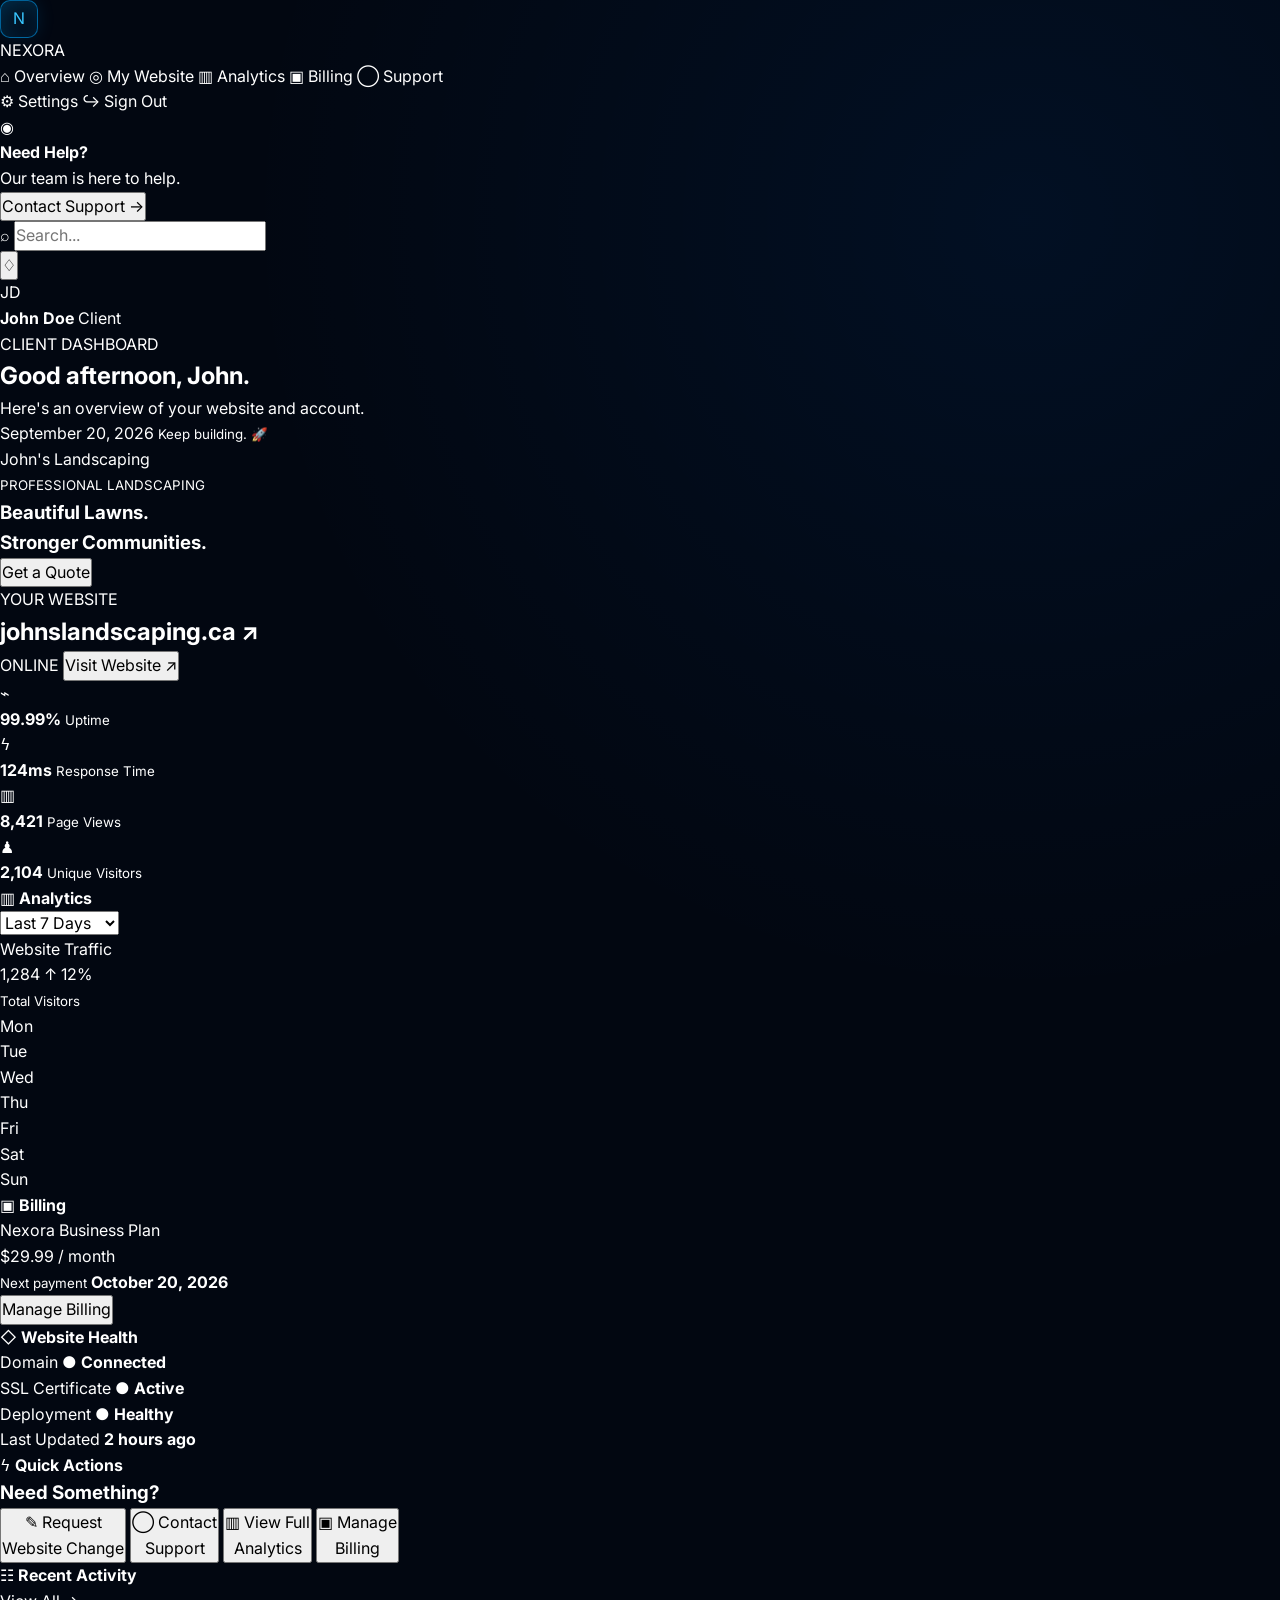
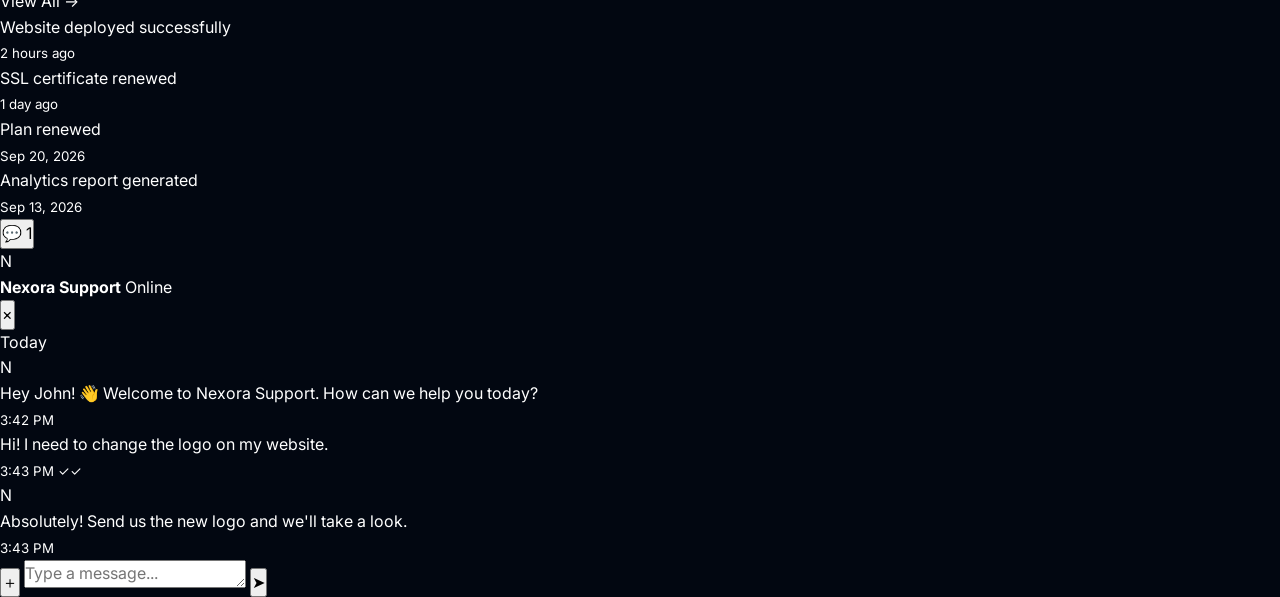
==== dashboard.html @ a2ffface "Create dashboard.html" ====
<!DOCTYPE html>
<html lang="en">
<head>
    <meta charset="UTF-8">
    <meta name="viewport" content="width=device-width, initial-scale=1.0">

    <title>Nexora | Client Dashboard</title>
    <link rel="stylesheet" href="style.css">
</head>

<body class="dashboard-body">

<div class="dashboard-layout">

    <!-- SIDEBAR -->
    <aside class="sidebar">

        <a href="index.html" class="dashboard-logo">
            <span class="logo-icon">N</span>
            <span>NEXORA</span>
        </a>

        <nav class="sidebar-nav">

            <a href="#" class="active">
                <span>⌂</span>
                Overview
            </a>

            <a href="#">
                <span>◎</span>
                My Website
            </a>

            <a href="#">
                <span>▥</span>
                Analytics
            </a>

            <a href="#">
                <span>▣</span>
                Billing
            </a>

            <a href="#" id="supportNav">
                <span>◯</span>
                Support
            </a>

        </nav>


        <div class="sidebar-bottom">

            <a href="#">
                ⚙ Settings
            </a>

            <a href="login.html">
                ↪ Sign Out
            </a>


            <div class="support-mini">

                <div class="support-icon">
                    ◉
                </div>

                <div>
                    <strong>Need Help?</strong>
                    <p>Our team is here to help.</p>
                </div>

                <button id="sidebarChat">
                    Contact Support →
                </button>

            </div>

        </div>

    </aside>


    <!-- MAIN -->
    <main class="dashboard-main">

        <!-- TOPBAR -->
        <header class="dashboard-topbar">

            <div class="dashboard-search">
                <span>⌕</span>

                <input
                    type="text"
                    placeholder="Search..."
                >
            </div>


            <div class="dashboard-account">

                <button class="notification-button">
                    ♢
                    <span></span>
                </button>

                <div class="avatar">
                    JD
                </div>

                <div class="account-name">
                    <strong>John Doe</strong>
                    <span>Client</span>
                </div>

            </div>

        </header>


        <!-- CONTENT -->
        <div class="dashboard-content">


            <!-- WELCOME -->
            <section class="welcome-row">

                <div>
                    <span class="dashboard-eyebrow">
                        CLIENT DASHBOARD
                    </span>

                    <h1>
                        Good afternoon,
                        <span>John.</span>
                    </h1>

                    <p>
                        Here's an overview of your website
                        and account.
                    </p>
                </div>

                <div class="welcome-date">
                    <span>September 20, 2026</span>
                    <small>Keep building. 🚀</small>
                </div>

            </section>


            <!-- WEBSITE -->
            <section class="main-website-card">

                <div class="website-preview">

                    <div class="preview-browser">

                        <div class="preview-nav">
                            John's Landscaping
                        </div>

                        <div class="preview-content">

                            <small>
                                PROFESSIONAL LANDSCAPING
                            </small>

                            <h3>
                                Beautiful Lawns.<br>
                                Stronger Communities.
                            </h3>

                            <button>
                                Get a Quote
                            </button>

                        </div>

                    </div>

                </div>


                <div class="website-information">

                    <div class="website-info-top">

                        <div>

                            <span class="dashboard-eyebrow">
                                YOUR WEBSITE
                            </span>

                            <h2>
                                johnslandscaping.ca ↗
                            </h2>

                        </div>


                        <span class="status-online">
                            <i></i>
                            ONLINE
                        </span>


                        <button class="visit-site">
                            Visit Website ↗
                        </button>

                    </div>


                    <div class="website-metrics">

                        <div>
                            <span class="metric-icon">⌁</span>

                            <section>
                                <strong>99.99%</strong>
                                <small>Uptime</small>
                            </section>
                        </div>


                        <div>
                            <span class="metric-icon">ϟ</span>

                            <section>
                                <strong>124ms</strong>
                                <small>Response Time</small>
                            </section>
                        </div>


                        <div>
                            <span class="metric-icon">▥</span>

                            <section>
                                <strong>8,421</strong>
                                <small>Page Views</small>
                            </section>
                        </div>


                        <div>
                            <span class="metric-icon">♟</span>

                            <section>
                                <strong>2,104</strong>
                                <small>Unique Visitors</small>
                            </section>
                        </div>

                    </div>

                </div>

            </section>


            <!-- GRID -->
            <section class="dashboard-cards">


                <!-- ANALYTICS -->
                <article class="dash-card analytics-panel">

                    <div class="dash-card-title">

                        <div>
                            <span class="card-icon">▥</span>
                            <strong>Analytics</strong>
                        </div>

                        <select>
                            <option>Last 7 Days</option>
                            <option>Last 30 Days</option>
                        </select>

                    </div>


                    <p class="analytics-label">
                        Website Traffic
                    </p>


                    <div class="analytics-total">
                        1,284
                        <span>↑ 12%</span>
                    </div>

                    <small>Total Visitors</small>


                    <div class="analytics-chart">

                        <div>
                            <i style="height: 28%"></i>
                            <span>Mon</span>
                        </div>

                        <div>
                            <i style="height: 50%"></i>
                            <span>Tue</span>
                        </div>

                        <div>
                            <i style="height: 38%"></i>
                            <span>Wed</span>
                        </div>

                        <div>
                            <i style="height: 70%"></i>
                            <span>Thu</span>
                        </div>

                        <div>
                            <i style="height: 60%"></i>
                            <span>Fri</span>
                        </div>

                        <div>
                            <i style="height: 92%"></i>
                            <span>Sat</span>
                        </div>

                        <div>
                            <i style="height: 73%"></i>
                            <span>Sun</span>
                        </div>

                    </div>

                </article>


                <!-- BILLING -->
                <article class="dash-card">

                    <div class="dash-card-title">

                        <div>
                            <span class="card-icon">▣</span>
                            <strong>Billing</strong>
                        </div>

                    </div>


                    <p class="plan-title">
                        Nexora Business Plan
                    </p>

                    <div class="plan-price">
                        $29.99
                        <span>/ month</span>
                    </div>


                    <div class="payment-date">
                        <small>Next payment</small>

                        <strong>
                            October 20, 2026
                        </strong>
                    </div>


                    <button class="dashboard-button">
                        Manage Billing
                    </button>

                </article>


                <!-- WEBSITE HEALTH -->
                <article class="dash-card">

                    <div class="dash-card-title">

                        <div>
                            <span class="card-icon">◇</span>
                            <strong>Website Health</strong>
                        </div>

                    </div>


                    <div class="health-row">
                        <span>Domain</span>
                        <strong class="healthy">
                            ● Connected
                        </strong>
                    </div>

                    <div class="health-row">
                        <span>SSL Certificate</span>
                        <strong class="healthy">
                            ● Active
                        </strong>
                    </div>

                    <div class="health-row">
                        <span>Deployment</span>
                        <strong class="healthy">
                            ● Healthy
                        </strong>
                    </div>

                    <div class="health-row">
                        <span>Last Updated</span>
                        <strong>
                            2 hours ago
                        </strong>
                    </div>

                </article>

            </section>


            <!-- BOTTOM -->
            <section class="dashboard-bottom-grid">


                <!-- QUICK ACTIONS -->
                <article class="dash-card">

                    <div class="dash-card-title">
                        <div>
                            <span class="card-icon">ϟ</span>
                            <strong>Quick Actions</strong>
                        </div>
                    </div>

                    <h3>Need Something?</h3>


                    <div class="quick-action-grid">

                        <button>
                            ✎
                            <span>
                                Request<br>
                                Website Change
                            </span>
                        </button>

                        <button id="quickChat">
                            ◯
                            <span>
                                Contact<br>
                                Support
                            </span>
                        </button>

                        <button>
                            ▥
                            <span>
                                View Full<br>
                                Analytics
                            </span>
                        </button>

                        <button>
                            ▣
                            <span>
                                Manage<br>
                                Billing
                            </span>
                        </button>

                    </div>

                </article>


                <!-- ACTIVITY -->
                <article class="dash-card">

                    <div class="dash-card-title">

                        <div>
                            <span class="card-icon">☷</span>
                            <strong>Recent Activity</strong>
                        </div>

                        <a href="#">
                            View All →
                        </a>

                    </div>


                    <div class="activity-row">
                        <span class="activity-green"></span>
                        <p>Website deployed successfully</p>
                        <small>2 hours ago</small>
                    </div>

                    <div class="activity-row">
                        <span></span>
                        <p>SSL certificate renewed</p>
                        <small>1 day ago</small>
                    </div>

                    <div class="activity-row">
                        <span></span>
                        <p>Plan renewed</p>
                        <small>Sep 20, 2026</small>
                    </div>

                    <div class="activity-row">
                        <span></span>
                        <p>Analytics report generated</p>
                        <small>Sep 13, 2026</small>
                    </div>

                </article>

            </section>


        </div>

    </main>

</div>


<!-- =====================================
     LIVE CHAT
===================================== -->

<button
    class="chat-launcher"
    id="chatLauncher"
    aria-label="Open support chat"
>
    💬

    <span class="chat-notification">
        1
    </span>
</button>


<section
    class="chat-window"
    id="chatWindow"
>

    <!-- CHAT HEADER -->
    <header class="chat-header">

        <div class="chat-agent">

            <div class="chat-agent-logo">
                N
            </div>

            <div>
                <strong>Nexora Support</strong>

                <span>
                    <i></i>
                    Online
                </span>
            </div>

        </div>


        <button id="closeChat">
            ×
        </button>

    </header>


    <!-- CHAT MESSAGES -->
    <div
        class="chat-messages"
        id="chatMessages"
    >

        <div class="chat-day">
            Today
        </div>


        <div class="message support-message">

            <div class="message-avatar">
                N
            </div>

            <div>

                <div class="message-bubble">
                    Hey John! 👋
                    Welcome to Nexora Support.
                    How can we help you today?
                </div>

                <small>3:42 PM</small>

            </div>

        </div>


        <div class="message client-message">

            <div>

                <div class="message-bubble">
                    Hi! I need to change the
                    logo on my website.
                </div>

                <small>3:43 PM ✓✓</small>

            </div>

        </div>


        <div class="message support-message">

            <div class="message-avatar">
                N
            </div>

            <div>

                <div class="message-bubble">
                    Absolutely! Send us the new
                    logo and we'll take a look.
                </div>

                <small>3:43 PM</small>

            </div>

        </div>

    </div>


    <!-- CHAT INPUT -->
    <div class="chat-input-area">

        <button
            class="attachment-button"
            title="Attach file"
        >
            ＋
        </button>


        <textarea
            id="chatInput"
            placeholder="Type a message..."
            rows="1"
        ></textarea>


        <button
            id="sendMessage"
            class="send-message"
        >
            ➤
        </button>

    </div>

</section>


<script src="dashboard.js"></script>

</body>
</html>
---- style.css ----
/* =========================================
   NEXORA - MAIN STYLES
========================================= */

@import url('https://fonts.googleapis.com/css2?family=Inter:wght@400;500;600;700;800&display=swap');

:root {
    --bg: #020711;
    --bg-light: #07101f;
    --card: rgba(8, 19, 36, 0.78);
    --card-hover: rgba(10, 28, 52, 0.95);

    --blue: #00a8ff;
    --blue-light: #38c7ff;
    --blue-dark: #006eff;

    --text: #ffffff;
    --muted: #91a3b8;

    --border: rgba(72, 161, 255, 0.15);

    --glow: 0 0 30px rgba(0, 168, 255, 0.22);

    --radius: 18px;

    --max-width: 1200px;
}


/* =========================================
   RESET
========================================= */

* {
    margin: 0;
    padding: 0;
    box-sizing: border-box;
}

html {
    scroll-behavior: smooth;
    scroll-padding-top: 90px;
}

body {
    font-family: "Inter", sans-serif;
    background:
        radial-gradient(
            circle at 80% 10%,
            rgba(0, 120, 255, 0.08),
            transparent 35%
        ),
        var(--bg);

    color: var(--text);

    line-height: 1.6;

    overflow-x: hidden;
}

a {
    color: inherit;
    text-decoration: none;
}

button,
input,
textarea,
select {
    font: inherit;
}

button {
    cursor: pointer;
}

.container {
    width: min(90%, var(--max-width));
    margin: auto;
}


/* =========================================
   NAVIGATION
========================================= */

.navbar {
    position: fixed;

    top: 0;
    left: 0;

    width: 100%;

    z-index: 1000;

    border-bottom: 1px solid transparent;

    transition: 0.3s ease;
}

.navbar.scrolled {
    background: rgba(2, 7, 17, 0.85);

    backdrop-filter: blur(18px);
    -webkit-backdrop-filter: blur(18px);

    border-color: var(--border);
}

.nav-container {
    min-height: 80px;

    display: flex;
    align-items: center;
    justify-content: space-between;

    gap: 30px;
}


/* LOGO */

.logo {
    display: flex;
    align-items: center;

    gap: 10px;

    font-size: 20px;
    font-weight: 800;

    letter-spacing: 2px;
}

.logo-icon {
    width: 38px;
    height: 38px;

    display: grid;
    place-items: center;

    border: 1px solid rgba(0, 168, 255, 0.55);

    border-radius: 10px;

    color: var(--blue-light);

    background:
        linear-gradient(
            145deg,
            rgba(0, 168, 255, 0.16),
            rgba(0, 110, 255, 0.03)
        );

    box-shadow:
        inset 0 0 15px rgba(0, 168, 255, 0.1),
        0 0 18px rgba(0, 168, 255, 0.12);
}


/* NAV LINKS */

.nav-links {
    display: flex;
    align-items: center;

    gap: 32px;
}

.nav-links a {
    color: var(--muted);

    font-size: 14px;
    font-weight: 500;

    transition: 0.2s;
}

.nav-links a:hover {
    color: var(--blue-light);
}


/* NAV BUTTON */

.nav-button {
    padding: 11px 19px;

    border-radius: 10px;

    background:
        linear-gradient(
            135deg,
            var(--blue),
            var(--blue-dark)
        );

    font-size: 13px;
    font-weight: 700;

    box-shadow:
        0 8px 25px rgba(0, 126, 255, 0.22);

    transition: 0.25s;
}

.nav-button:hover {
    transform: translateY(-2px);

    box-shadow:
        0 12px 35px rgba(0, 168, 255, 0.35);
}

.menu-button {
    display: none;

    background: transparent;

    border: none;

    color: white;

    font-size: 27px;
}


/* =========================================
   HERO
========================================= */

.hero {
    position: relative;

    min-height: 100vh;

    display: flex;
    align-items: center;

    padding: 140px 0 90px;

    overflow: hidden;
}

.hero::before {
    content: "";

    position: absolute;

    width: 650px;
    height: 650px;

    top: -200px;
    right: -200px;

    background:
        radial-gradient(
            circle,
            rgba(0, 153, 255, 0.13),
            transparent 68%
        );

    pointer-events: none;
}

.hero-container {
    position: relative;

    z-index: 5;

    display: grid;

    grid-template-columns:
        1.05fr
        0.95fr;

    align-items: center;

    gap: 70px;
}


/* HERO BADGE */

.hero-badge,
.section-label {
    color: var(--blue-light);

    font-size: 12px;
    font-weight: 700;

    letter-spacing: 2px;
}

.hero-badge {
    display: inline-flex;
    align-items: center;

    padding: 8px 13px;

    margin-bottom: 24px;

    border: 1px solid rgba(0, 168, 255, 0.25);

    border-radius: 50px;

    background: rgba(0, 168, 255, 0.06);
}


/* HERO TEXT */

.hero h1 {
    max-width: 720px;

    font-size: clamp(46px, 6vw, 78px);

    line-height: 1.03;

    letter-spacing: -4px;

    margin-bottom: 24px;
}

.hero h1 span,
.section-heading h2 span,
.contact-content h2 span {
    color: var(--blue-light);
}

.hero-content > p {
    max-width: 620px;

    color: var(--muted);

    font-size: 17px;

    margin-bottom: 32px;
}


/* BUTTONS */

.hero-buttons {
    display: flex;

    gap: 14px;

    margin-bottom: 28px;
}

.button {
    display: inline-flex;

    justify-content: center;
    align-items: center;

    gap: 12px;

    padding: 14px 22px;

    border-radius: 10px;

    font-size: 14px;
    font-weight: 700;

    border: 1px solid transparent;

    transition:
        transform 0.25s,
        box-shadow 0.25s,
        background 0.25s;
}

.primary-button {
    color: white;

    background:
        linear-gradient(
            135deg,
            var(--blue),
            var(--blue-dark)
        );

    box-shadow:
        0 10px 30px rgba(0, 126, 255, 0.22);
}

.primary-button:hover {
    transform: translateY(-3px);

    box-shadow:
        0 15px 40px rgba(0, 168, 255, 0.4);
}

.secondary-button {
    color: #dbeeff;

    background: rgba(255, 255, 255, 0.02);

    border-color: rgba(255, 255, 255, 0.12);
}

.secondary-button:hover {
    transform: translateY(-3px);

    border-color: rgba(0, 168, 255, 0.4);

    background: rgba(0, 168, 255, 0.06);
}


/* HERO FEATURES */

.hero-features {
    display: flex;

    flex-wrap: wrap;

    gap: 22px;

    color: #7f91a7;

    font-size: 12px;
}

.hero-features span::first-letter {
    color: var(--blue-light);
}


/* =========================================
   HERO WEBSITE MOCKUP
========================================= */

.hero-preview {
    position: relative;

    perspective: 1000px;
}

.hero-preview::before {
    content: "";

    position: absolute;

    width: 90%;
    height: 90%;

    top: 10%;
    left: 10%;

    background:
        radial-gradient(
            circle,
            rgba(0, 168, 255, 0.2),
            transparent 65%
        );

    filter: blur(40px);

    z-index: -1;
}

.browser-window {
    overflow: hidden;

    border:
        1px solid
        rgba(0, 168, 255, 0.25);

    border-radius: 17px;

    background: #06101d;

    box-shadow:
        0 40px 100px rgba(0, 0, 0, 0.55),
        0 0 50px rgba(0, 135, 255, 0.08);

    transform:
        rotateY(-5deg)
        rotateX(2deg);

    transition: 0.4s;
}

.browser-window:hover {
    transform:
        rotateY(0)
        rotateX(0)
        translateY(-7px);
}

.browser-top {
    height: 48px;

    display: flex;
    align-items: center;

    gap: 15px;

    padding: 0 16px;

    background: #091522;

    border-bottom:
        1px solid
        rgba(255, 255, 255, 0.05);
}

.browser-dots {
    display: flex;
    gap: 6px;
}

.browser-dots span {
    width: 8px;
    height: 8px;

    border-radius: 50%;

    background: #24374b;
}

.browser-address {
    flex: 1;

    max-width: 250px;

    padding: 5px 13px;

    border-radius: 6px;

    background: rgba(255, 255, 255, 0.04);

    color: #60748a;

    font-size: 9px;
}


/* FAKE WEBSITE */

.browser-content {
    min-height: 370px;

    padding: 25px;

    background:
        radial-gradient(
            circle at 70% 20%,
            rgba(0, 140, 255, 0.13),
            transparent 30%
        ),
        #050d17;
}

.demo-nav {
    display: flex;

    justify-content: space-between;
    align-items: center;

    margin-bottom: 55px;
}

.demo-logo {
    width: 70px;
    height: 8px;

    border-radius: 20px;

    background:
        linear-gradient(
            90deg,
            var(--blue),
            #55d9ff
        );
}

.demo-links {
    display: flex;

    gap: 10px;
}

.demo-links span {
    width: 32px;
    height: 4px;

    border-radius: 10px;

    background: #25384b;
}

.demo-hero {
    display: grid;

    grid-template-columns:
        1fr
        0.8fr;

    gap: 25px;

    align-items: center;
}

.demo-text {
    display: flex;

    flex-direction: column;

    gap: 10px;
}

.demo-text span {
    display: block;

    height: 13px;

    border-radius: 20px;

    background:
        linear-gradient(
            90deg,
            #dcefff,
            #547086
        );
}

.demo-text span:nth-child(2) {
    width: 80%;
}

.demo-text span:nth-child(3) {
    width: 50%;

    height: 7px;

    background: #263b4d;
}

.demo-image {
    height: 130px;

    border:
        1px solid
        rgba(0, 168, 255, 0.25);

    border-radius: 13px;

    background:
        radial-gradient(
            circle,
            rgba(0, 168, 255, 0.28),
            transparent 60%
        ),
        #081727;

    box-shadow:
        inset 0 0 30px rgba(0, 168, 255, 0.07);
}

.demo-cards {
    display: grid;

    grid-template-columns:
        repeat(3, 1fr);

    gap: 12px;

    margin-top: 40px;
}

.demo-cards div {
    height: 65px;

    border:
        1px solid
        rgba(255, 255, 255, 0.05);

    border-radius: 9px;

    background:
        rgba(255, 255, 255, 0.025);
}


/* =========================================
   GENERAL SECTIONS
========================================= */

.section {
    position: relative;

    padding: 110px 0;
}

.section-heading {
    max-width: 700px;

    margin-bottom: 55px;
}

.section-heading h2,
.contact-content h2 {
    font-size: clamp(34px, 4vw, 50px);

    line-height: 1.1;

    letter-spacing: -2px;

    margin:
        12px 0
        18px;
}

.section-heading p {
    color: var(--muted);

    max-width: 600px;
}


/* =========================================
   SERVICES
========================================= */

.services {
    border-top:
        1px solid
        rgba(255, 255, 255, 0.04);

    background:
        linear-gradient(
            180deg,
            rgba(7, 16, 31, 0.45),
            transparent
        );
}

.services-grid {
    display: grid;

    grid-template-columns:
        repeat(4, 1fr);

    gap: 18px;
}

.service-card {
    position: relative;

    padding: 28px;

    min-height: 285px;

    border:
        1px solid
        var(--border);

    border-radius:
        var(--radius);

    background:
        linear-gradient(
            145deg,
            rgba(9, 23, 42, 0.85),
            rgba(4, 11, 22, 0.85)
        );

    transition:
        transform 0.3s,
        border 0.3s,
        box-shadow 0.3s;
}

.service-card:hover {
    transform: translateY(-8px);

    border-color:
        rgba(0, 168, 255, 0.45);

    box-shadow:
        0 20px 50px
        rgba(0, 0, 0, 0.25);
}

.service-icon {
    width: 48px;
    height: 48px;

    display: grid;
    place-items: center;

    margin-bottom: 28px;

    border:
        1px solid
        rgba(0, 168, 255, 0.3);

    border-radius: 12px;

    background:
        rgba(0, 168, 255, 0.07);

    color: var(--blue-light);

    font-size: 20px;
}

.service-card h3 {
    margin-bottom: 12px;

    font-size: 18px;
}

.service-card p {
    color: var(--muted);

    font-size: 14px;

    margin-bottom: 22px;
}

.service-card a {
    color: var(--blue-light);

    font-size: 13px;

    font-weight: 600;
}


/* =========================================
   WHY NEXORA
========================================= */

.why-section {
    background:
        radial-gradient(
            circle at 15% 50%,
            rgba(0, 110, 255, 0.07),
            transparent 30%
        );
}

.benefits-grid {
    display: grid;

    grid-template-columns:
        repeat(4, 1fr);

    gap: 35px;
}

.benefit {
    border-top:
        1px solid
        rgba(0, 168, 255, 0.3);

    padding-top: 25px;
}

.benefit strong {
    color: var(--blue);

    font-size: 12px;
}

.benefit h3 {
    margin:
        15px 0
        10px;
}

.benefit p {
    color: var(--muted);

    font-size: 14px;
}


/* =========================================
   PORTFOLIO
========================================= */

.work-section {
    background:
        rgba(4, 10, 20, 0.6);
}

.portfolio-grid {
    display: grid;

    grid-template-columns:
        repeat(3, 1fr);

    gap: 22px;
}

.portfolio-card {
    overflow: hidden;

    border:
        1px solid
        var(--border);

    border-radius:
        var(--radius);

    background:
        var(--card);

    transition:
        transform 0.3s,
        border-color 0.3s;
}

.portfolio-card:hover {
    transform:
        translateY(-7px);

    border-color:
        rgba(0, 168, 255, 0.45);
}

.portfolio-placeholder {
    height: 230px;

    display: grid;
    place-items: center;

    background:
        radial-gradient(
            circle at center,
            rgba(0, 168, 255, 0.2),
            transparent 50%
        ),
        linear-gradient(
            135deg,
            #07101d,
            #091c31
        );

    color:
        rgba(255, 255, 255, 0.35);

    font-size: 11px;

    letter-spacing: 3px;
}

.portfolio-info {
    padding: 20px;
}

.portfolio-info h3 {
    margin-bottom: 4px;
}

.portfolio-info p {
    color: var(--muted);

    font-size: 12px;
}


/* =========================================
   PRICING
========================================= */

.pricing-grid {
    display: grid;

    grid-template-columns:
        repeat(3, 1fr);

    gap: 20px;

    align-items: stretch;
}

.price-card {
    position: relative;

    padding: 35px;

    border:
        1px solid
        var(--border);

    border-radius:
        var(--radius);

    background:
        linear-gradient(
            145deg,
            rgba(8, 20, 37, 0.9),
            rgba(4, 11, 22, 0.9)
        );
}

.price-card.featured {
    border-color:
        rgba(0, 168, 255, 0.55);

    box-shadow:
        0 0 45px
        rgba(0, 140, 255, 0.1);

    transform:
        translateY(-12px);
}

.popular {
    position: absolute;

    top: 0;
    right: 25px;

    padding:
        6px 11px;

    border-radius:
        0 0 7px 7px;

    background:
        linear-gradient(
            135deg,
            var(--blue),
            var(--blue-dark)
        );

    font-size: 9px;

    font-weight: 800;

    letter-spacing: 1px;
}

.price-card h3 {
    font-size: 24px;

    margin-bottom: 12px;
}

.price-description {
    color: var(--muted);

    min-height: 70px;

    font-size: 14px;
}

.price-card ul {
    list-style: none;

    margin:
        25px 0
        30px;

    display: flex;

    flex-direction: column;

    gap: 13px;

    color: #b8c8d8;

    font-size: 13px;
}

.price-card li::first-letter {
    color: var(--blue-light);
}

.price-card .button {
    width: 100%;
}


/* =========================================
   CONTACT
========================================= */

.contact-section {
    border-top:
        1px solid
        rgba(255, 255, 255, 0.04);

    background:
        radial-gradient(
            circle at 80% 50%,
            rgba(0, 135, 255, 0.09),
            transparent 35%
        );
}

.contact-container {
    display: grid;

    grid-template-columns:
        0.8fr
        1.2fr;

    gap: 80px;

    align-items: start;
}

.contact-content {
    position: sticky;

    top: 130px;
}

.contact-content p {
    color: var(--muted);
}

.contact-form {
    padding: 35px;

    border:
        1px solid
        var(--border);

    border-radius:
        var(--radius);

    background:
        rgba(7, 17, 31, 0.8);
}

.form-row {
    display: grid;

    grid-template-columns:
        1fr 1fr;

    gap: 16px;
}

.form-group {
    display: flex;

    flex-direction: column;

    gap: 8px;

    margin-bottom: 17px;
}

.form-group label {
    color: #b8c9da;

    font-size: 12px;

    font-weight: 600;
}

.form-group input,
.form-group textarea,
.form-group select {
    width: 100%;

    padding:
        13px 14px;

    color: white;

    border:
        1px solid
        rgba(255, 255, 255, 0.08);

    border-radius:
        9px;

    outline: none;

    background:
        rgba(255, 255, 255, 0.025);

    transition: 0.2s;
}

.form-group textarea {
    resize: vertical;
}

.form-group select {
    color: #9eb0c3;
}

.form-group select option {
    background: #07111f;

    color: white;
}

.form-group input:focus,
.form-group textarea:focus,
.form-group select:focus {
    border-color:
        rgba(0, 168, 255, 0.6);

    box-shadow:
        0 0 0 3px
        rgba(0, 168, 255, 0.06);
}

.form-group input::placeholder,
.form-group textarea::placeholder {
    color: #53677b;
}

.submit-button {
    width: 100%;

    border: none;
}


/* =========================================
   FOOTER
========================================= */

.footer {
    padding:
        60px 0
        25px;

    border-top:
        1px solid
        rgba(255, 255, 255, 0.05);

    background: #01050c;
}

.footer-container {
    display: flex;

    justify-content: space-between;

    gap: 40px;
}

.footer-brand p {
    margin-top: 15px;

    color: var(--muted);

    font-size: 13px;
}

.footer-links {
    display: flex;

    gap: 25px;

    align-items: center;

    color: var(--muted);

    font-size: 13px;
}

.footer-links a:hover {
    color: var(--blue-light);
}

.footer-bottom {
    margin-top: 45px;

    padding-top: 20px;

    border-top:
        1px solid
        rgba(255, 255, 255, 0.05);

    color: #53667a;

    font-size: 11px;
}


/* =========================================
   SCROLL ANIMATION
========================================= */

.reveal {
    opacity: 0;

    transform:
        translateY(30px);

    transition:
        opacity 0.7s ease,
        transform 0.7s ease;
}

.reveal.active {
    opacity: 1;

    transform:
        translateY(0);
}


/* =========================================
   RESPONSIVE
========================================= */

@media (max-width: 1000px) {

    .hero-container {
        grid-template-columns: 1fr;

        text-align: center;
    }

    .hero-content > p {
        margin-left: auto;
        margin-right: auto;
    }

    .hero-buttons,
    .hero-features {
        justify-content: center;
    }

    .hero-preview {
        max-width: 650px;

        margin: auto;

        width: 100%;
    }

    .browser-window {
        transform: none;
    }

    .services-grid,
    .benefits-grid {
        grid-template-columns:
            repeat(2, 1fr);
    }

    .contact-container {
        grid-template-columns: 1fr;

        gap: 45px;
    }

    .contact-content {
        position: static;
    }

}


@media (max-width: 800px) {

    .nav-links {
        position: absolute;

        top: 80px;
        left: 5%;

        width: 90%;

        display: none;

        flex-direction: column;

        padding: 25px;

        border:
            1px solid
            var(--border);

        border-radius: 14px;

        background:
            rgba(3, 10, 20, 0.97);

        backdrop-filter:
            blur(20px);

        box-shadow:
            0 20px 50px
            rgba(0, 0, 0, 0.4);
    }

    .nav-links.active {
        display: flex;
    }

    .menu-button {
        display: block;
    }

    .nav-button {
        display: none;
    }

    .portfolio-grid,
    .pricing-grid {
        grid-template-columns: 1fr;
    }

    .price-card.featured {
        transform: none;
    }

}


@media (max-width: 600px) {

    .hero {
        min-height: auto;

        padding:
            130px 0
            70px;
    }

    .hero h1 {
        font-size: 46px;

        letter-spacing: -2.5px;
    }

    .hero-buttons {
        flex-direction: column;
    }

    .hero-buttons .button {
        width: 100%;
    }

    .hero-features {
        gap: 12px;

        flex-direction: column;
    }

    .services-grid,
    .benefits-grid {
        grid-template-columns: 1fr;
    }

    .section {
        padding:
            80px 0;
    }

    .form-row {
        grid-template-columns: 1fr;
    }

    .contact-form {
        padding: 22px;
    }

    .footer-container {
        flex-direction: column;
    }

    .footer-links {
        flex-wrap: wrap;
    }

    .browser-content {
        min-height: 280px;

        padding: 18px;
    }

    .demo-nav {
        margin-bottom: 35px;
    }

}
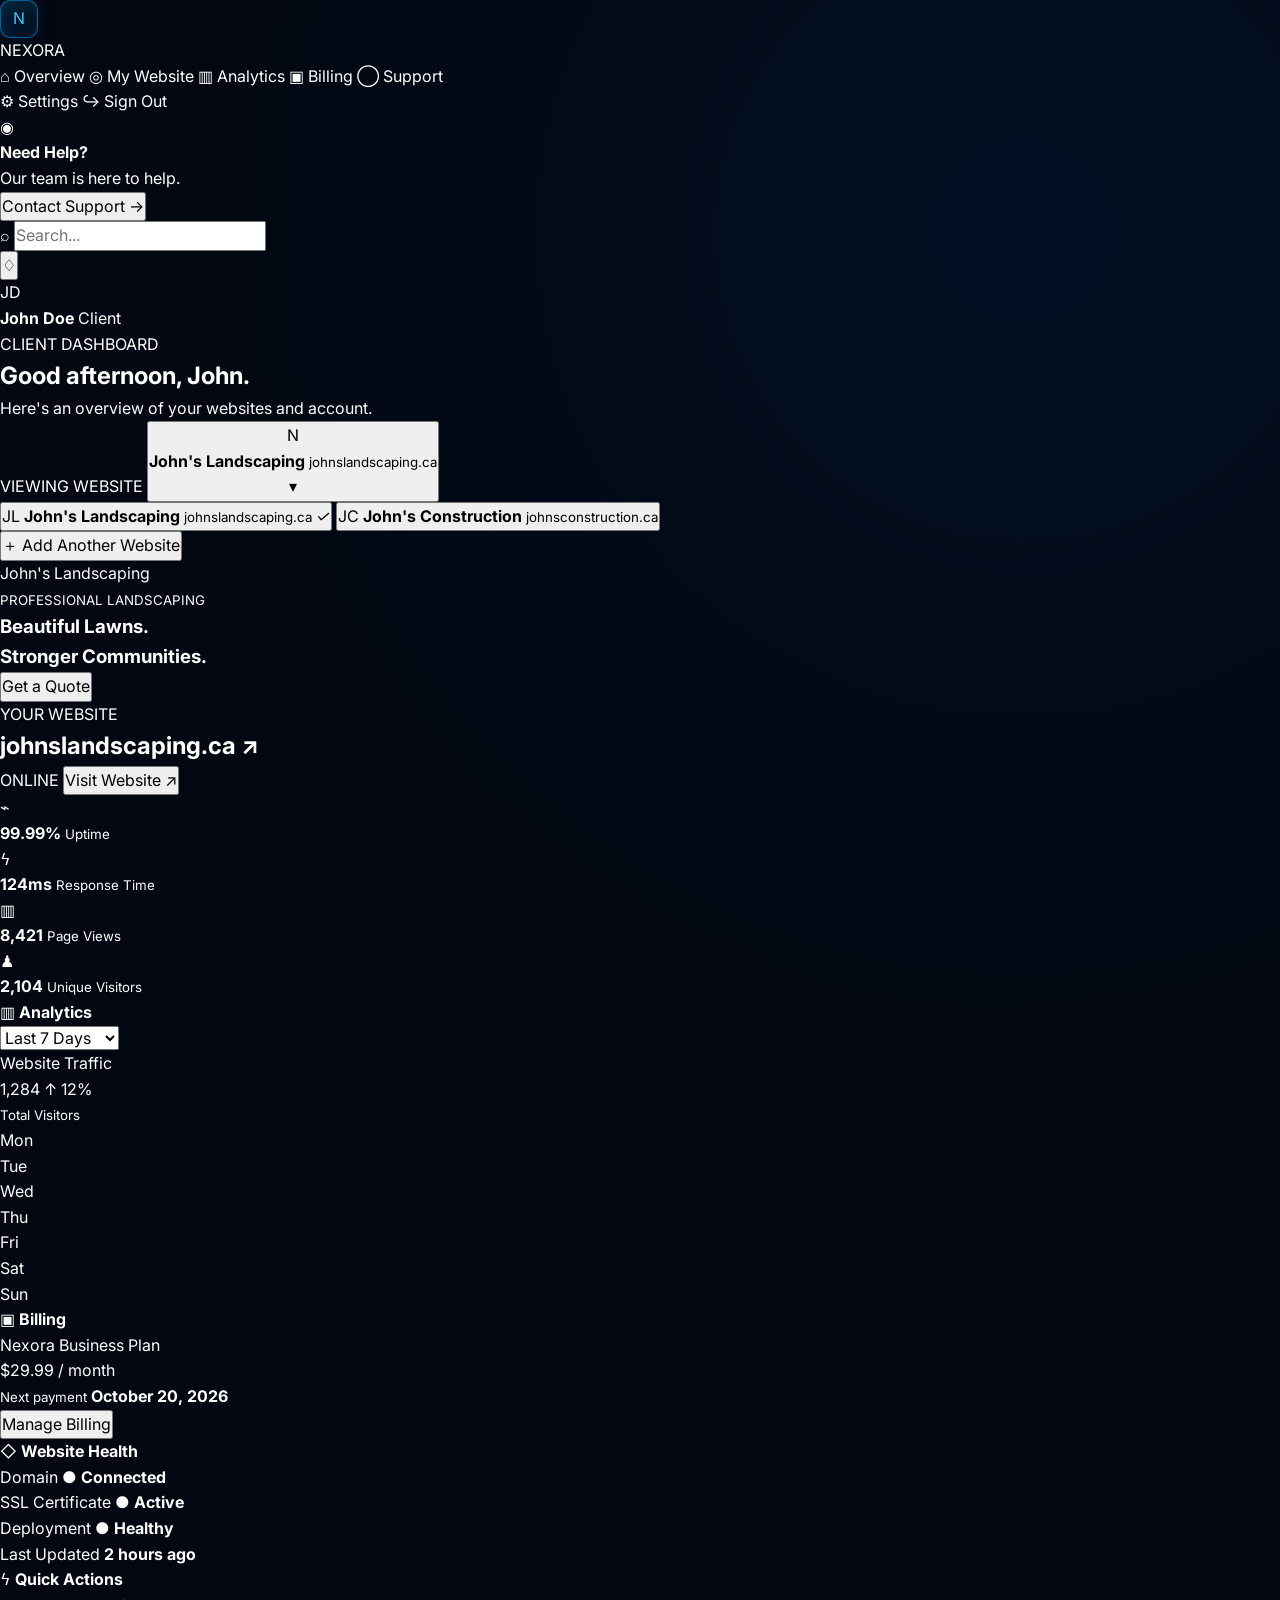
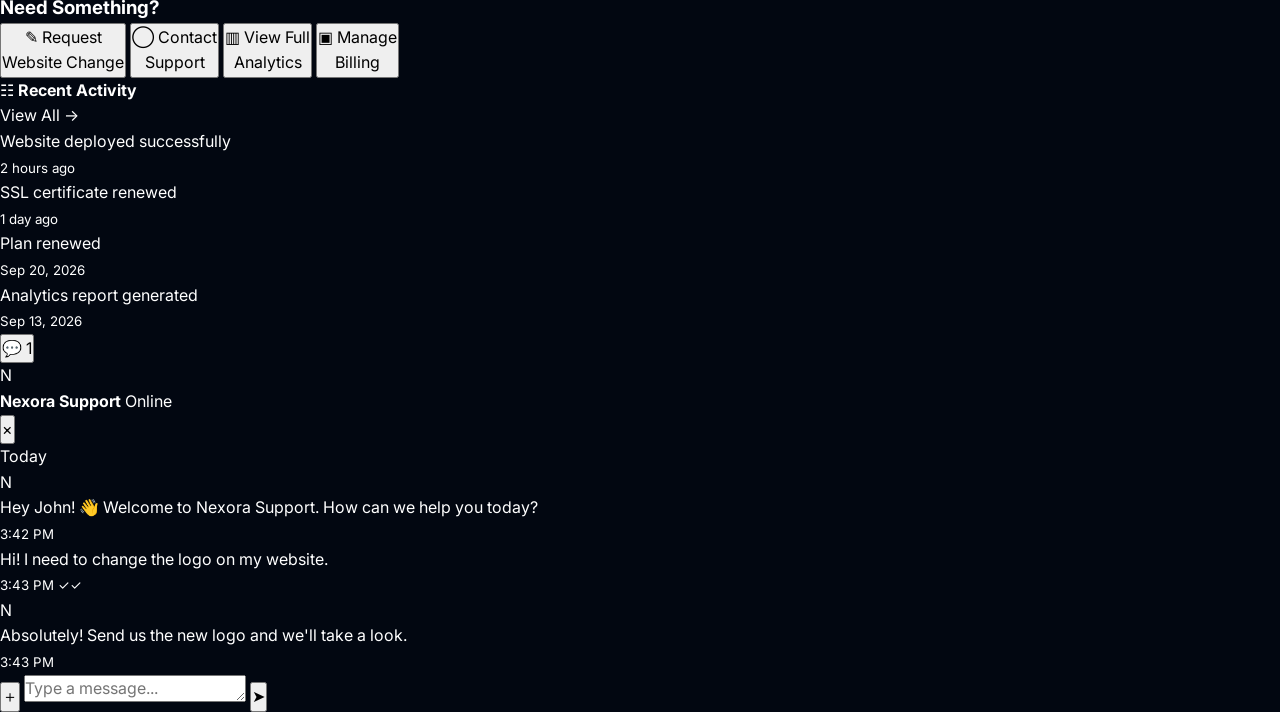
==== commit 88817e5d: "Update dashboard.html" ====
--- a/dashboard.html
+++ b/dashboard.html
@@ -124,33 +124,117 @@
         <div class="dashboard-content">
 
 
-            <!-- WELCOME -->
-            <section class="welcome-row">
-
-                <div>
-                    <span class="dashboard-eyebrow">
-                        CLIENT DASHBOARD
-                    </span>
-
-                    <h1>
-                        Good afternoon,
-                        <span>John.</span>
-                    </h1>
-
-                    <p>
-                        Here's an overview of your website
-                        and account.
-                    </p>
-                </div>
-
-                <div class="welcome-date">
-                    <span>September 20, 2026</span>
-                    <small>Keep building. 🚀</small>
-                </div>
-
-            </section>
-
-
+<section class="welcome-row">
+
+    <div>
+        <span class="dashboard-eyebrow">
+            CLIENT DASHBOARD
+        </span>
+
+        <h1>
+            Good afternoon,
+            <span>John.</span>
+        </h1>
+
+        <p>
+            Here's an overview of your websites
+            and account.
+        </p>
+    </div>
+
+
+    <!-- WEBSITE SELECTOR -->
+    <div class="website-selector">
+
+        <span class="selector-label">
+            VIEWING WEBSITE
+        </span>
+
+        <button
+            class="website-selector-button"
+            id="websiteSelector"
+        >
+            <div class="selector-site-icon">
+                N
+            </div>
+
+            <div class="selector-site-info">
+                <strong id="selectedWebsiteName">
+                    John's Landscaping
+                </strong>
+
+                <small id="selectedWebsiteDomain">
+                    johnslandscaping.ca
+                </small>
+            </div>
+
+            <span class="selector-arrow">
+                ▾
+            </span>
+        </button>
+
+
+        <div
+            class="website-dropdown"
+            id="websiteDropdown"
+        >
+
+            <button
+                class="website-option active"
+                data-site="landscaping"
+            >
+                <span class="website-option-icon">
+                    JL
+                </span>
+
+                <span>
+                    <strong>
+                        John's Landscaping
+                    </strong>
+
+                    <small>
+                        johnslandscaping.ca
+                    </small>
+                </span>
+
+                <i>✓</i>
+            </button>
+
+
+            <button
+                class="website-option"
+                data-site="construction"
+            >
+                <span class="website-option-icon">
+                    JC
+                </span>
+
+                <span>
+                    <strong>
+                        John's Construction
+                    </strong>
+
+                    <small>
+                        johnsconstruction.ca
+                    </small>
+                </span>
+
+                <i></i>
+            </button>
+
+
+            <div class="website-dropdown-divider"></div>
+
+
+            <button class="add-website">
+                ＋ Add Another Website
+            </button>
+
+        </div>
+
+    </div>
+
+</section>
             <!-- WEBSITE -->
             <section class="main-website-card">
 
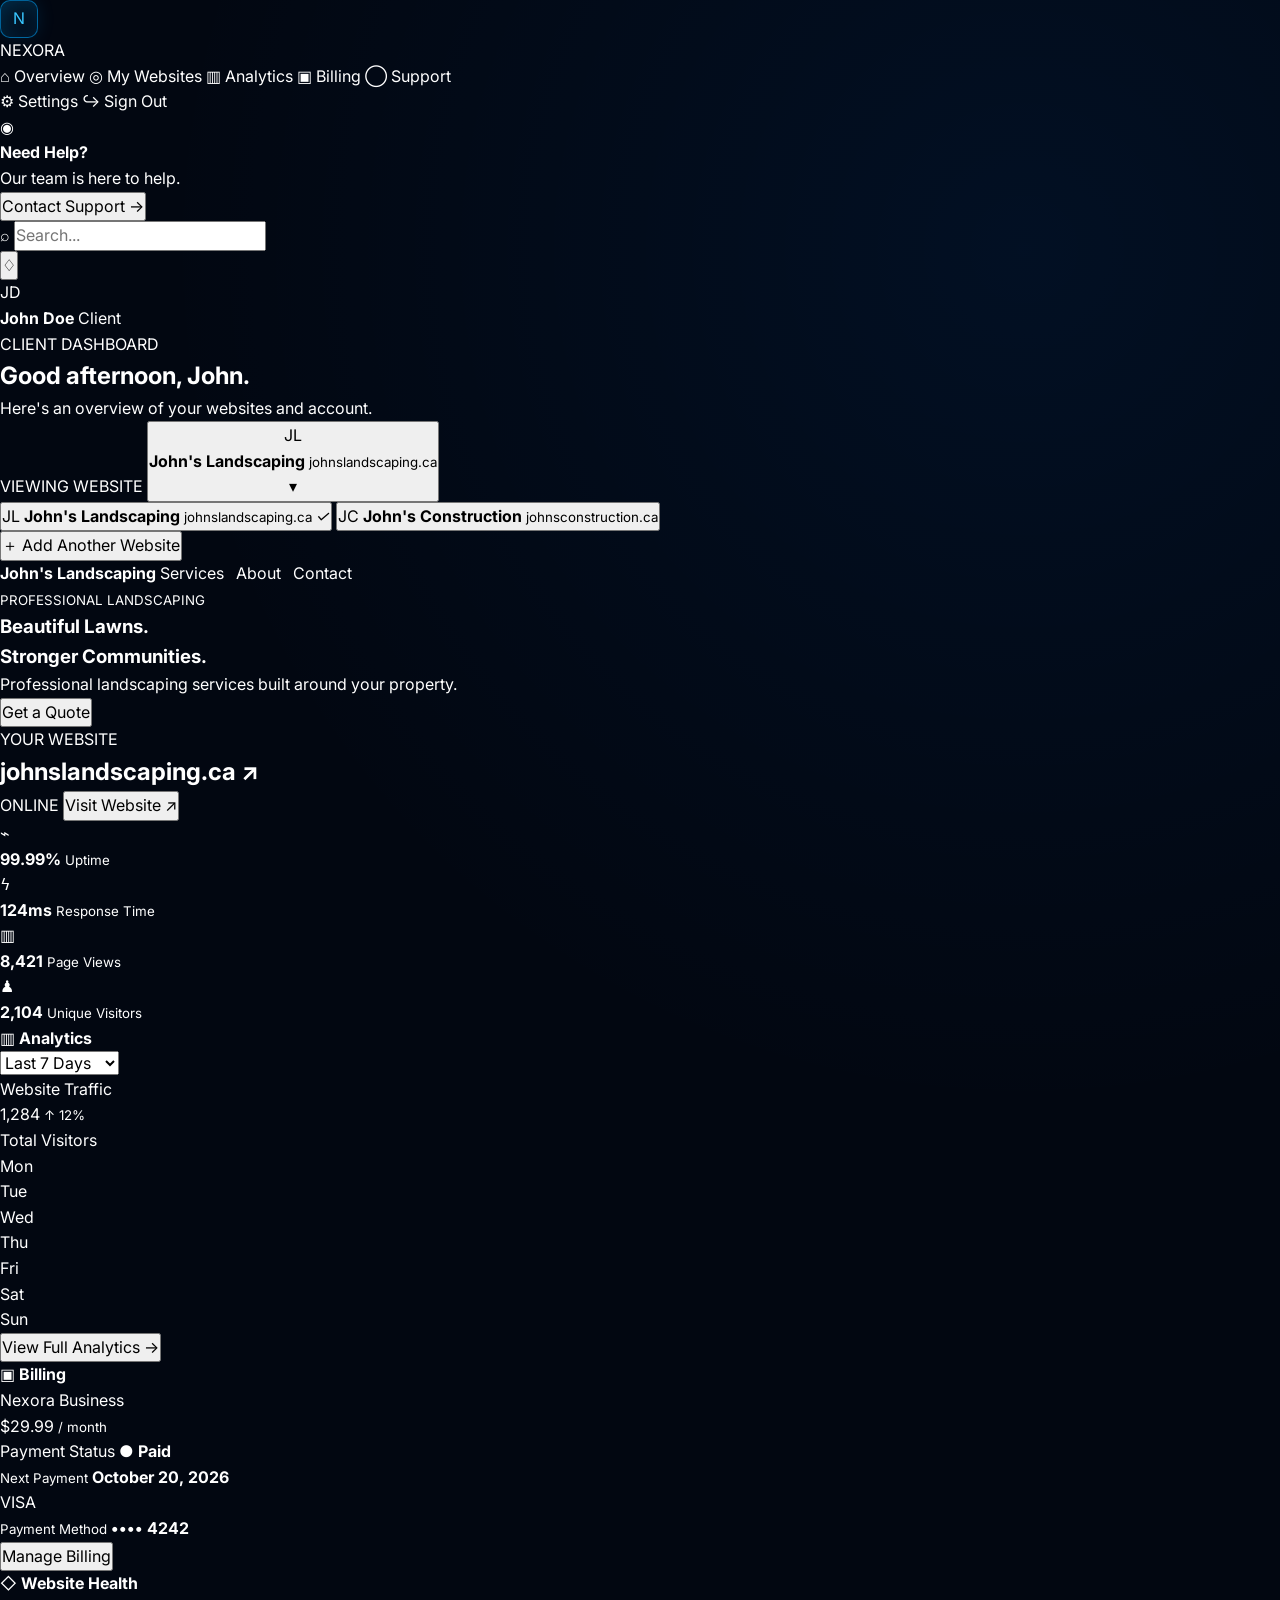
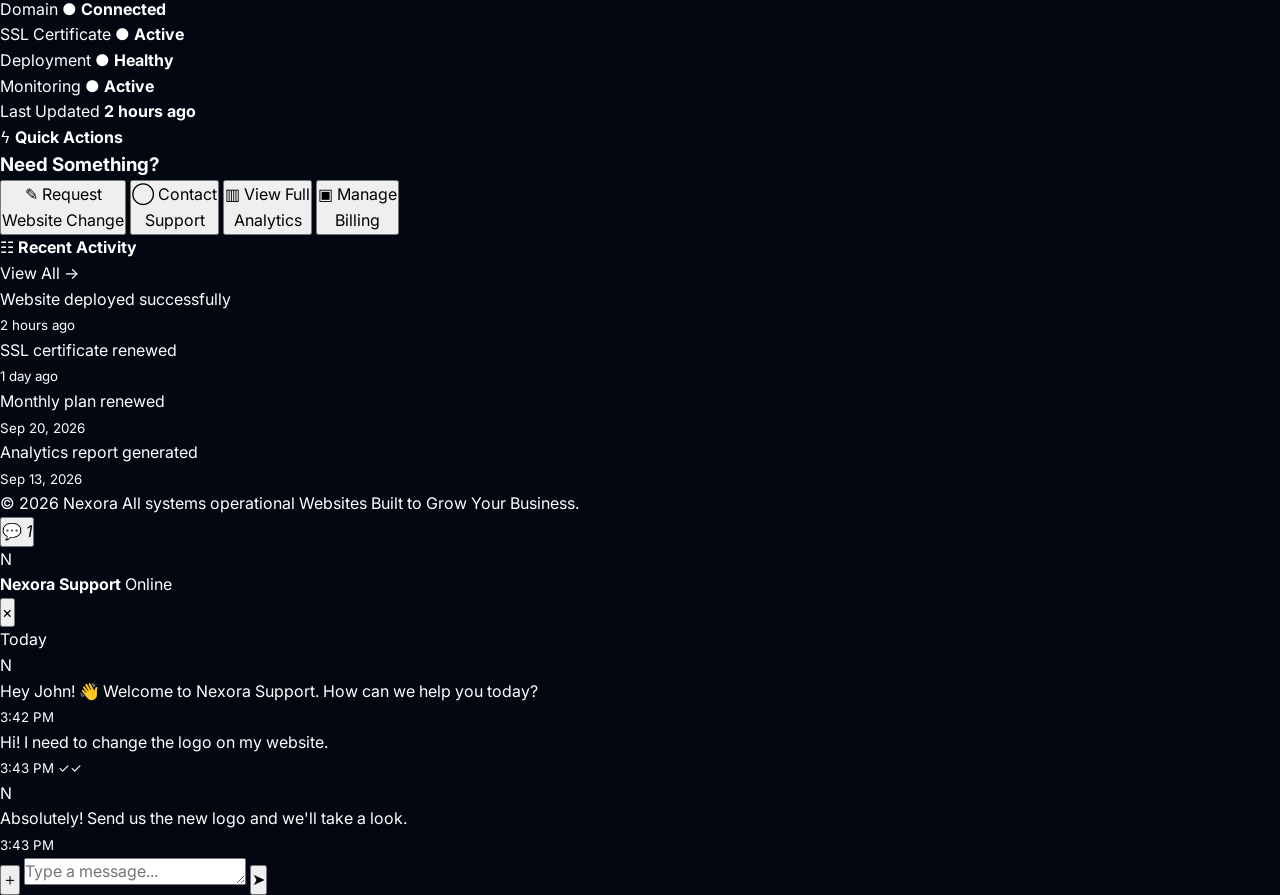
==== commit 5abf2cd7: "Update dashboard.html" ====
--- a/dashboard.html
+++ b/dashboard.html
@@ -1,10 +1,12 @@
 <!DOCTYPE html>
 <html lang="en">
+
 <head>
     <meta charset="UTF-8">
     <meta name="viewport" content="width=device-width, initial-scale=1.0">
 
     <title>Nexora | Client Dashboard</title>
+
     <link rel="stylesheet" href="style.css">
 </head>
 
@@ -12,13 +14,25 @@
 
 <div class="dashboard-layout">
 
-    <!-- SIDEBAR -->
+
+    <!-- =====================================================
+         SIDEBAR
+    ====================================================== -->
+
     <aside class="sidebar">
 
         <a href="index.html" class="dashboard-logo">
-            <span class="logo-icon">N</span>
-            <span>NEXORA</span>
+
+            <span class="logo-icon">
+                N
+            </span>
+
+            <span>
+                NEXORA
+            </span>
+
         </a>
+
 
         <nav class="sidebar-nav">
 
@@ -29,7 +43,7 @@
 
             <a href="#">
                 <span>◎</span>
-                My Website
+                My Websites
             </a>
 
             <a href="#">
@@ -67,9 +81,16 @@
                     ◉
                 </div>
 
-                <div>
-                    <strong>Need Help?</strong>
-                    <p>Our team is here to help.</p>
+                <div class="support-mini-text">
+
+                    <strong>
+                        Need Help?
+                    </strong>
+
+                    <p>
+                        Our team is here to help.
+                    </p>
+
                 </div>
 
                 <button id="sidebarChat">
@@ -83,36 +104,58 @@
     </aside>
 
 
-    <!-- MAIN -->
+
+    <!-- =====================================================
+         MAIN DASHBOARD
+    ====================================================== -->
+
     <main class="dashboard-main">
 
+
         <!-- TOPBAR -->
+
         <header class="dashboard-topbar">
 
             <div class="dashboard-search">
-                <span>⌕</span>
+
+                <span>
+                    ⌕
+                </span>
 
                 <input
                     type="text"
                     placeholder="Search..."
                 >
+
             </div>
 
 
             <div class="dashboard-account">
 
                 <button class="notification-button">
+
                     ♢
+
                     <span></span>
+
                 </button>
+
 
                 <div class="avatar">
                     JD
                 </div>
 
+
                 <div class="account-name">
-                    <strong>John Doe</strong>
-                    <span>Client</span>
+
+                    <strong>
+                        John Doe
+                    </strong>
+
+                    <span>
+                        Client
+                    </span>
+
                 </div>
 
             </div>
@@ -120,131 +163,202 @@
         </header>
 
 
-        <!-- CONTENT -->
+
+        <!-- =================================================
+             CONTENT
+        ================================================== -->
+
         <div class="dashboard-content">
 
 
-<section class="welcome-row">
-
-    <div>
-        <span class="dashboard-eyebrow">
-            CLIENT DASHBOARD
-        </span>
-
-        <h1>
-            Good afternoon,
-            <span>John.</span>
-        </h1>
-
-        <p>
-            Here's an overview of your websites
-            and account.
-        </p>
-    </div>
-
-
-    <!-- WEBSITE SELECTOR -->
-    <div class="website-selector">
-
-        <span class="selector-label">
-            VIEWING WEBSITE
-        </span>
-
-        <button
-            class="website-selector-button"
-            id="websiteSelector"
-        >
-            <div class="selector-site-icon">
-                N
-            </div>
-
-            <div class="selector-site-info">
-                <strong id="selectedWebsiteName">
-                    John's Landscaping
-                </strong>
-
-                <small id="selectedWebsiteDomain">
-                    johnslandscaping.ca
-                </small>
-            </div>
-
-            <span class="selector-arrow">
-                ▾
-            </span>
-        </button>
-
-
-        <div
-            class="website-dropdown"
-            id="websiteDropdown"
-        >
-
-            <button
-                class="website-option active"
-                data-site="landscaping"
-            >
-                <span class="website-option-icon">
-                    JL
-                </span>
-
-                <span>
-                    <strong>
-                        John's Landscaping
-                    </strong>
-
-                    <small>
-                        johnslandscaping.ca
-                    </small>
-                </span>
-
-                <i>✓</i>
-            </button>
-
-
-            <button
-                class="website-option"
-                data-site="construction"
-            >
-                <span class="website-option-icon">
-                    JC
-                </span>
-
-                <span>
-                    <strong>
-                        John's Construction
-                    </strong>
-
-                    <small>
-                        johnsconstruction.ca
-                    </small>
-                </span>
-
-                <i></i>
-            </button>
-
-
-            <div class="website-dropdown-divider"></div>
-
-
-            <button class="add-website">
-                ＋ Add Another Website
-            </button>
-
-        </div>
-
-    </div>
-
-</section>
-            <!-- WEBSITE -->
+            <!-- =============================================
+                 WELCOME + WEBSITE SELECTOR
+            ============================================== -->
+
+            <section class="welcome-row">
+
+                <div class="welcome-copy">
+
+                    <span class="dashboard-eyebrow">
+                        CLIENT DASHBOARD
+                    </span>
+
+                    <h1>
+                        Good afternoon,
+                        <span>John.</span>
+                    </h1>
+
+                    <p>
+                        Here's an overview of your websites
+                        and account.
+                    </p>
+
+                </div>
+
+
+
+                <!-- WEBSITE SELECTOR -->
+
+                <div class="website-selector">
+
+                    <span class="selector-label">
+                        VIEWING WEBSITE
+                    </span>
+
+
+                    <button
+                        class="website-selector-button"
+                        id="websiteSelector"
+                    >
+
+                        <div class="selector-site-icon">
+                            JL
+                        </div>
+
+
+                        <div class="selector-site-info">
+
+                            <strong id="selectedWebsiteName">
+                                John's Landscaping
+                            </strong>
+
+                            <small id="selectedWebsiteDomain">
+                                johnslandscaping.ca
+                            </small>
+
+                        </div>
+
+
+                        <span class="selector-arrow">
+                            ▾
+                        </span>
+
+                    </button>
+
+
+
+                    <!-- DROPDOWN -->
+
+                    <div
+                        class="website-dropdown"
+                        id="websiteDropdown"
+                    >
+
+
+                        <button
+                            class="website-option active"
+                            data-site="landscaping"
+                        >
+
+                            <span class="website-option-icon">
+                                JL
+                            </span>
+
+
+                            <span>
+
+                                <strong>
+                                    John's Landscaping
+                                </strong>
+
+                                <small>
+                                    johnslandscaping.ca
+                                </small>
+
+                            </span>
+
+
+                            <i>
+                                ✓
+                            </i>
+
+                        </button>
+
+
+
+                        <button
+                            class="website-option"
+                            data-site="construction"
+                        >
+
+                            <span class="website-option-icon">
+                                JC
+                            </span>
+
+
+                            <span>
+
+                                <strong>
+                                    John's Construction
+                                </strong>
+
+                                <small>
+                                    johnsconstruction.ca
+                                </small>
+
+                            </span>
+
+
+                            <i></i>
+
+                        </button>
+
+
+
+                        <div class="website-dropdown-divider"></div>
+
+
+                        <button class="add-website">
+
+                            ＋ Add Another Website
+
+                        </button>
+
+                    </div>
+
+                </div>
+
+            </section>
+
+
+
+            <!-- =============================================
+                 MAIN WEBSITE CARD
+            ============================================== -->
+
             <section class="main-website-card">
 
+
+                <!-- WEBSITE PREVIEW -->
+
                 <div class="website-preview">
 
                     <div class="preview-browser">
 
+
+                        <div class="preview-browser-top">
+
+                            <div class="preview-dots">
+                                <span></span>
+                                <span></span>
+                                <span></span>
+                            </div>
+
+                        </div>
+
+
                         <div class="preview-nav">
-                            John's Landscaping
-                        </div>
+
+                            <strong id="previewBusinessName">
+                                John's Landscaping
+                            </strong>
+
+                            <span>
+                                Services &nbsp; About &nbsp; Contact
+                            </span>
+
+                        </div>
+
 
                         <div class="preview-content">
 
@@ -252,10 +366,22 @@
                                 PROFESSIONAL LANDSCAPING
                             </small>
 
-                            <h3>
-                                Beautiful Lawns.<br>
+                            <h3 id="previewHeading">
+
+                                Beautiful Lawns.
+                                <br>
+
                                 Stronger Communities.
+
                             </h3>
+
+
+                            <p>
+                                Professional landscaping
+                                services built around your
+                                property.
+                            </p>
+
 
                             <button>
                                 Get a Quote
@@ -268,9 +394,14 @@
                 </div>
 
 
+
+                <!-- WEBSITE INFO -->
+
                 <div class="website-information">
 
+
                     <div class="website-info-top">
+
 
                         <div>
 
@@ -278,66 +409,134 @@
                                 YOUR WEBSITE
                             </span>
 
-                            <h2>
-                                johnslandscaping.ca ↗
+                            <h2 id="mainWebsiteDomain">
+
+                                johnslandscaping.ca
+
+                                <span>
+                                    ↗
+                                </span>
+
                             </h2>
 
                         </div>
 
 
-                        <span class="status-online">
+
+                        <span
+                            class="status-online"
+                            id="websiteStatus"
+                        >
+
                             <i></i>
+
                             ONLINE
+
                         </span>
 
 
+
                         <button class="visit-site">
+
                             Visit Website ↗
+
                         </button>
 
                     </div>
 
 
+
+                    <!-- METRICS -->
+
                     <div class="website-metrics">
 
-                        <div>
-                            <span class="metric-icon">⌁</span>
+
+                        <div>
+
+                            <span class="metric-icon">
+                                ⌁
+                            </span>
 
                             <section>
-                                <strong>99.99%</strong>
-                                <small>Uptime</small>
+
+                                <strong id="uptimeValue">
+                                    99.99%
+                                </strong>
+
+                                <small>
+                                    Uptime
+                                </small>
+
                             </section>
-                        </div>
-
-
-                        <div>
-                            <span class="metric-icon">ϟ</span>
+
+                        </div>
+
+
+
+                        <div>
+
+                            <span class="metric-icon">
+                                ϟ
+                            </span>
 
                             <section>
-                                <strong>124ms</strong>
-                                <small>Response Time</small>
+
+                                <strong id="responseValue">
+                                    124ms
+                                </strong>
+
+                                <small>
+                                    Response Time
+                                </small>
+
                             </section>
-                        </div>
-
-
-                        <div>
-                            <span class="metric-icon">▥</span>
+
+                        </div>
+
+
+
+                        <div>
+
+                            <span class="metric-icon">
+                                ▥
+                            </span>
 
                             <section>
-                                <strong>8,421</strong>
-                                <small>Page Views</small>
+
+                                <strong id="viewsValue">
+                                    8,421
+                                </strong>
+
+                                <small>
+                                    Page Views
+                                </small>
+
                             </section>
-                        </div>
-
-
-                        <div>
-                            <span class="metric-icon">♟</span>
+
+                        </div>
+
+
+
+                        <div>
+
+                            <span class="metric-icon">
+                                ♟
+                            </span>
 
                             <section>
-                                <strong>2,104</strong>
-                                <small>Unique Visitors</small>
+
+                                <strong id="visitorsValue">
+                                    2,104
+                                </strong>
+
+                                <small>
+                                    Unique Visitors
+                                </small>
+
                             </section>
-                        </div>
+
+                        </div>
+
 
                     </div>
 
@@ -346,26 +545,49 @@
             </section>
 
 
-            <!-- GRID -->
+
+            <!-- =============================================
+                 DASHBOARD GRID
+            ============================================== -->
+
             <section class="dashboard-cards">
 
 
                 <!-- ANALYTICS -->
+
                 <article class="dash-card analytics-panel">
 
+
                     <div class="dash-card-title">
 
-                        <div>
-                            <span class="card-icon">▥</span>
-                            <strong>Analytics</strong>
-                        </div>
-
-                        <select>
-                            <option>Last 7 Days</option>
-                            <option>Last 30 Days</option>
+
+                        <div>
+
+                            <span class="card-icon">
+                                ▥
+                            </span>
+
+                            <strong>
+                                Analytics
+                            </strong>
+
+                        </div>
+
+
+                        <select id="analyticsRange">
+
+                            <option>
+                                Last 7 Days
+                            </option>
+
+                            <option>
+                                Last 30 Days
+                            </option>
+
                         </select>
 
                     </div>
+
 
 
                     <p class="analytics-label">
@@ -373,206 +595,475 @@
                     </p>
 
 
+
                     <div class="analytics-total">
-                        1,284
-                        <span>↑ 12%</span>
-                    </div>
-
-                    <small>Total Visitors</small>
-
+
+                        <span id="trafficValue">
+                            1,284
+                        </span>
+
+                        <small>
+                            ↑ 12%
+                        </small>
+
+                    </div>
+
+
+                    <p class="total-visitors-label">
+                        Total Visitors
+                    </p>
+
+
+
+                    <!-- CHART -->
 
                     <div class="analytics-chart">
 
-                        <div>
-                            <i style="height: 28%"></i>
-                            <span>Mon</span>
-                        </div>
-
-                        <div>
-                            <i style="height: 50%"></i>
-                            <span>Tue</span>
-                        </div>
-
-                        <div>
-                            <i style="height: 38%"></i>
-                            <span>Wed</span>
-                        </div>
-
-                        <div>
-                            <i style="height: 70%"></i>
-                            <span>Thu</span>
-                        </div>
-
-                        <div>
-                            <i style="height: 60%"></i>
-                            <span>Fri</span>
-                        </div>
-
-                        <div>
-                            <i style="height: 92%"></i>
-                            <span>Sat</span>
-                        </div>
-
-                        <div>
-                            <i style="height: 73%"></i>
-                            <span>Sun</span>
-                        </div>
-
-                    </div>
+
+                        <div>
+
+                            <i style="height:28%"></i>
+
+                            <span>
+                                Mon
+                            </span>
+
+                        </div>
+
+
+                        <div>
+
+                            <i style="height:50%"></i>
+
+                            <span>
+                                Tue
+                            </span>
+
+                        </div>
+
+
+                        <div>
+
+                            <i style="height:38%"></i>
+
+                            <span>
+                                Wed
+                            </span>
+
+                        </div>
+
+
+                        <div>
+
+                            <i style="height:70%"></i>
+
+                            <span>
+                                Thu
+                            </span>
+
+                        </div>
+
+
+                        <div>
+
+                            <i style="height:60%"></i>
+
+                            <span>
+                                Fri
+                            </span>
+
+                        </div>
+
+
+                        <div>
+
+                            <i style="height:92%"></i>
+
+                            <span>
+                                Sat
+                            </span>
+
+                        </div>
+
+
+                        <div>
+
+                            <i style="height:73%"></i>
+
+                            <span>
+                                Sun
+                            </span>
+
+                        </div>
+
+
+                    </div>
+
+
+                    <button class="view-analytics-button">
+
+                        View Full Analytics →
+
+                    </button>
 
                 </article>
 
 
-                <!-- BILLING -->
-                <article class="dash-card">
+
+                <!-- =========================================
+                     BILLING
+                ========================================== -->
+
+                <article class="dash-card billing-card">
+
 
                     <div class="dash-card-title">
 
                         <div>
-                            <span class="card-icon">▣</span>
-                            <strong>Billing</strong>
-                        </div>
-
-                    </div>
-
-
-                    <p class="plan-title">
-                        Nexora Business Plan
+
+                            <span class="card-icon">
+                                ▣
+                            </span>
+
+                            <strong>
+                                Billing
+                            </strong>
+
+                        </div>
+
+                    </div>
+
+
+
+                    <p
+                        class="plan-title"
+                        id="planName"
+                    >
+
+                        Nexora Business
+
                     </p>
 
+
+
                     <div class="plan-price">
-                        $29.99
-                        <span>/ month</span>
-                    </div>
+
+                        <span id="planPrice">
+                            $29.99
+                        </span>
+
+                        <small>
+                            / month
+                        </small>
+
+                    </div>
+
+
+
+                    <div class="payment-status">
+
+                        <span>
+                            Payment Status
+                        </span>
+
+                        <strong>
+                            ● Paid
+                        </strong>
+
+                    </div>
+
 
 
                     <div class="payment-date">
-                        <small>Next payment</small>
-
-                        <strong>
+
+                        <small>
+                            Next Payment
+                        </small>
+
+                        <strong id="nextPayment">
+
                             October 20, 2026
+
                         </strong>
-                    </div>
+
+                    </div>
+
+
+
+                    <div class="payment-method">
+
+                        <div class="card-brand">
+                            VISA
+                        </div>
+
+                        <div>
+
+                            <small>
+                                Payment Method
+                            </small>
+
+                            <strong>
+                                •••• 4242
+                            </strong>
+
+                        </div>
+
+                    </div>
+
 
 
                     <button class="dashboard-button">
+
                         Manage Billing
+
                     </button>
 
                 </article>
 
 
-                <!-- WEBSITE HEALTH -->
-                <article class="dash-card">
+
+                <!-- =========================================
+                     WEBSITE HEALTH
+                ========================================== -->
+
+                <article class="dash-card health-card">
+
 
                     <div class="dash-card-title">
 
                         <div>
-                            <span class="card-icon">◇</span>
-                            <strong>Website Health</strong>
-                        </div>
-
-                    </div>
+
+                            <span class="card-icon">
+                                ◇
+                            </span>
+
+                            <strong>
+                                Website Health
+                            </strong>
+
+                        </div>
+
+                    </div>
+
 
 
                     <div class="health-row">
-                        <span>Domain</span>
+
+                        <span>
+                            Domain
+                        </span>
+
                         <strong class="healthy">
                             ● Connected
                         </strong>
-                    </div>
+
+                    </div>
+
+
 
                     <div class="health-row">
-                        <span>SSL Certificate</span>
+
+                        <span>
+                            SSL Certificate
+                        </span>
+
                         <strong class="healthy">
                             ● Active
                         </strong>
-                    </div>
+
+                    </div>
+
+
 
                     <div class="health-row">
-                        <span>Deployment</span>
+
+                        <span>
+                            Deployment
+                        </span>
+
                         <strong class="healthy">
                             ● Healthy
                         </strong>
-                    </div>
+
+                    </div>
+
+
 
                     <div class="health-row">
-                        <span>Last Updated</span>
+
+                        <span>
+                            Monitoring
+                        </span>
+
+                        <strong class="healthy">
+                            ● Active
+                        </strong>
+
+                    </div>
+
+
+
+                    <div class="health-row">
+
+                        <span>
+                            Last Updated
+                        </span>
+
                         <strong>
                             2 hours ago
                         </strong>
-                    </div>
+
+                    </div>
+
 
                 </article>
 
             </section>
 
 
-            <!-- BOTTOM -->
+
+            <!-- =============================================
+                 LOWER DASHBOARD
+            ============================================== -->
+
             <section class="dashboard-bottom-grid">
 
 
                 <!-- QUICK ACTIONS -->
+
                 <article class="dash-card">
 
+
                     <div class="dash-card-title">
-                        <div>
-                            <span class="card-icon">ϟ</span>
-                            <strong>Quick Actions</strong>
-                        </div>
-                    </div>
-
-                    <h3>Need Something?</h3>
+
+                        <div>
+
+                            <span class="card-icon">
+                                ϟ
+                            </span>
+
+                            <strong>
+                                Quick Actions
+                            </strong>
+
+                        </div>
+
+                    </div>
+
+
+
+                    <h3>
+                        Need Something?
+                    </h3>
+
 
 
                     <div class="quick-action-grid">
 
+
                         <button>
-                            ✎
+
+                            <span class="quick-icon">
+                                ✎
+                            </span>
+
                             <span>
-                                Request<br>
+
+                                Request
+                                <br>
+
                                 Website Change
-                            </span>
+
+                            </span>
+
                         </button>
 
+
+
                         <button id="quickChat">
-                            ◯
+
+                            <span class="quick-icon">
+                                ◯
+                            </span>
+
                             <span>
-                                Contact<br>
+
+                                Contact
+                                <br>
+
                                 Support
-                            </span>
+
+                            </span>
+
                         </button>
 
+
+
                         <button>
-                            ▥
+
+                            <span class="quick-icon">
+                                ▥
+                            </span>
+
                             <span>
-                                View Full<br>
+
+                                View Full
+                                <br>
+
                                 Analytics
-                            </span>
+
+                            </span>
+
                         </button>
 
+
+
                         <button>
-                            ▣
+
+                            <span class="quick-icon">
+                                ▣
+                            </span>
+
                             <span>
-                                Manage<br>
+
+                                Manage
+                                <br>
+
                                 Billing
-                            </span>
+
+                            </span>
+
                         </button>
 
+
                     </div>
 
                 </article>
 
 
-                <!-- ACTIVITY -->
+
+                <!-- =========================================
+                     RECENT ACTIVITY
+                ========================================== -->
+
                 <article class="dash-card">
 
+
                     <div class="dash-card-title">
 
-                        <div>
-                            <span class="card-icon">☷</span>
-                            <strong>Recent Activity</strong>
-                        </div>
+
+                        <div>
+
+                            <span class="card-icon">
+                                ☷
+                            </span>
+
+                            <strong>
+                                Recent Activity
+                            </strong>
+
+                        </div>
+
 
                         <a href="#">
                             View All →
@@ -581,35 +1072,103 @@
                     </div>
 
 
+
                     <div class="activity-row">
-                        <span class="activity-green"></span>
-                        <p>Website deployed successfully</p>
-                        <small>2 hours ago</small>
-                    </div>
+
+                        <span class="activity-dot success"></span>
+
+                        <p>
+                            Website deployed successfully
+                        </p>
+
+                        <small>
+                            2 hours ago
+                        </small>
+
+                    </div>
+
+
 
                     <div class="activity-row">
-                        <span></span>
-                        <p>SSL certificate renewed</p>
-                        <small>1 day ago</small>
-                    </div>
+
+                        <span class="activity-dot"></span>
+
+                        <p>
+                            SSL certificate renewed
+                        </p>
+
+                        <small>
+                            1 day ago
+                        </small>
+
+                    </div>
+
+
 
                     <div class="activity-row">
-                        <span></span>
-                        <p>Plan renewed</p>
-                        <small>Sep 20, 2026</small>
-                    </div>
+
+                        <span class="activity-dot"></span>
+
+                        <p>
+                            Monthly plan renewed
+                        </p>
+
+                        <small>
+                            Sep 20, 2026
+                        </small>
+
+                    </div>
+
+
 
                     <div class="activity-row">
-                        <span></span>
-                        <p>Analytics report generated</p>
-                        <small>Sep 13, 2026</small>
-                    </div>
+
+                        <span class="activity-dot"></span>
+
+                        <p>
+                            Analytics report generated
+                        </p>
+
+                        <small>
+                            Sep 13, 2026
+                        </small>
+
+                    </div>
+
 
                 </article>
 
             </section>
 
 
+
+            <!-- =============================================
+                 FOOTER
+            ============================================== -->
+
+            <footer class="dashboard-footer">
+
+                <span>
+                    © 2026 Nexora
+                </span>
+
+
+                <span class="system-operational">
+
+                    <i></i>
+
+                    All systems operational
+
+                </span>
+
+
+                <span>
+                    Websites Built to Grow Your Business.
+                </span>
+
+            </footer>
+
+
         </div>
 
     </main>
@@ -617,135 +1176,213 @@
 </div>
 
 
-<!-- =====================================
-     LIVE CHAT
-===================================== -->
+
+<!-- =====================================================
+     LIVE CHAT BUTTON
+====================================================== -->
 
 <button
     class="chat-launcher"
     id="chatLauncher"
-    aria-label="Open support chat"
+    aria-label="Open Nexora support chat"
 >
-    💬
-
-    <span class="chat-notification">
+
+    <span>
+        💬
+    </span>
+
+    <i class="chat-notification">
         1
-    </span>
+    </i>
+
 </button>
 
+
+
+<!-- =====================================================
+     LIVE CHAT WINDOW
+====================================================== -->
 
 <section
     class="chat-window"
     id="chatWindow"
 >
 
+
     <!-- CHAT HEADER -->
+
     <header class="chat-header">
 
+
         <div class="chat-agent">
+
 
             <div class="chat-agent-logo">
                 N
             </div>
 
+
             <div>
-                <strong>Nexora Support</strong>
+
+                <strong>
+                    Nexora Support
+                </strong>
+
 
                 <span>
+
                     <i></i>
+
                     Online
+
                 </span>
+
             </div>
 
+
         </div>
 
 
-        <button id="closeChat">
+
+        <button
+            id="closeChat"
+            aria-label="Close chat"
+        >
             ×
         </button>
 
+
     </header>
 
 
-    <!-- CHAT MESSAGES -->
+
+    <!-- CHAT BODY -->
+
     <div
         class="chat-messages"
         id="chatMessages"
     >
 
+
         <div class="chat-day">
             Today
         </div>
 
 
+
+        <!-- NEXORA MESSAGE -->
+
         <div class="message support-message">
+
 
             <div class="message-avatar">
                 N
             </div>
 
+
             <div>
 
+
                 <div class="message-bubble">
+
                     Hey John! 👋
                     Welcome to Nexora Support.
                     How can we help you today?
+
                 </div>
 
-                <small>3:42 PM</small>
+
+                <small>
+                    3:42 PM
+                </small>
+
 
             </div>
 
+
         </div>
 
 
+
+        <!-- CLIENT MESSAGE -->
+
         <div class="message client-message">
 
+
             <div>
 
+
                 <div class="message-bubble">
+
                     Hi! I need to change the
                     logo on my website.
+
                 </div>
 
-                <small>3:43 PM ✓✓</small>
+
+                <small>
+                    3:43 PM ✓✓
+                </small>
+
 
             </div>
 
+
         </div>
 
 
+
+        <!-- NEXORA RESPONSE -->
+
         <div class="message support-message">
+
 
             <div class="message-avatar">
                 N
             </div>
 
+
             <div>
 
+
                 <div class="message-bubble">
+
                     Absolutely! Send us the new
                     logo and we'll take a look.
+
                 </div>
 
-                <small>3:43 PM</small>
+
+                <small>
+                    3:43 PM
+                </small>
+
 
             </div>
 
+
         </div>
 
+
     </div>
 
 
+
     <!-- CHAT INPUT -->
+
     <div class="chat-input-area">
+
 
         <button
             class="attachment-button"
+            id="attachmentButton"
             title="Attach file"
         >
+
             ＋
+
         </button>
+
 
 
         <textarea
@@ -755,19 +1392,27 @@
         ></textarea>
 
 
+
         <button
             id="sendMessage"
             class="send-message"
+            aria-label="Send message"
         >
+
             ➤
+
         </button>
 
+
     </div>
 
+
 </section>
 
 
+
 <script src="dashboard.js"></script>
 
 </body>
+
 </html>
